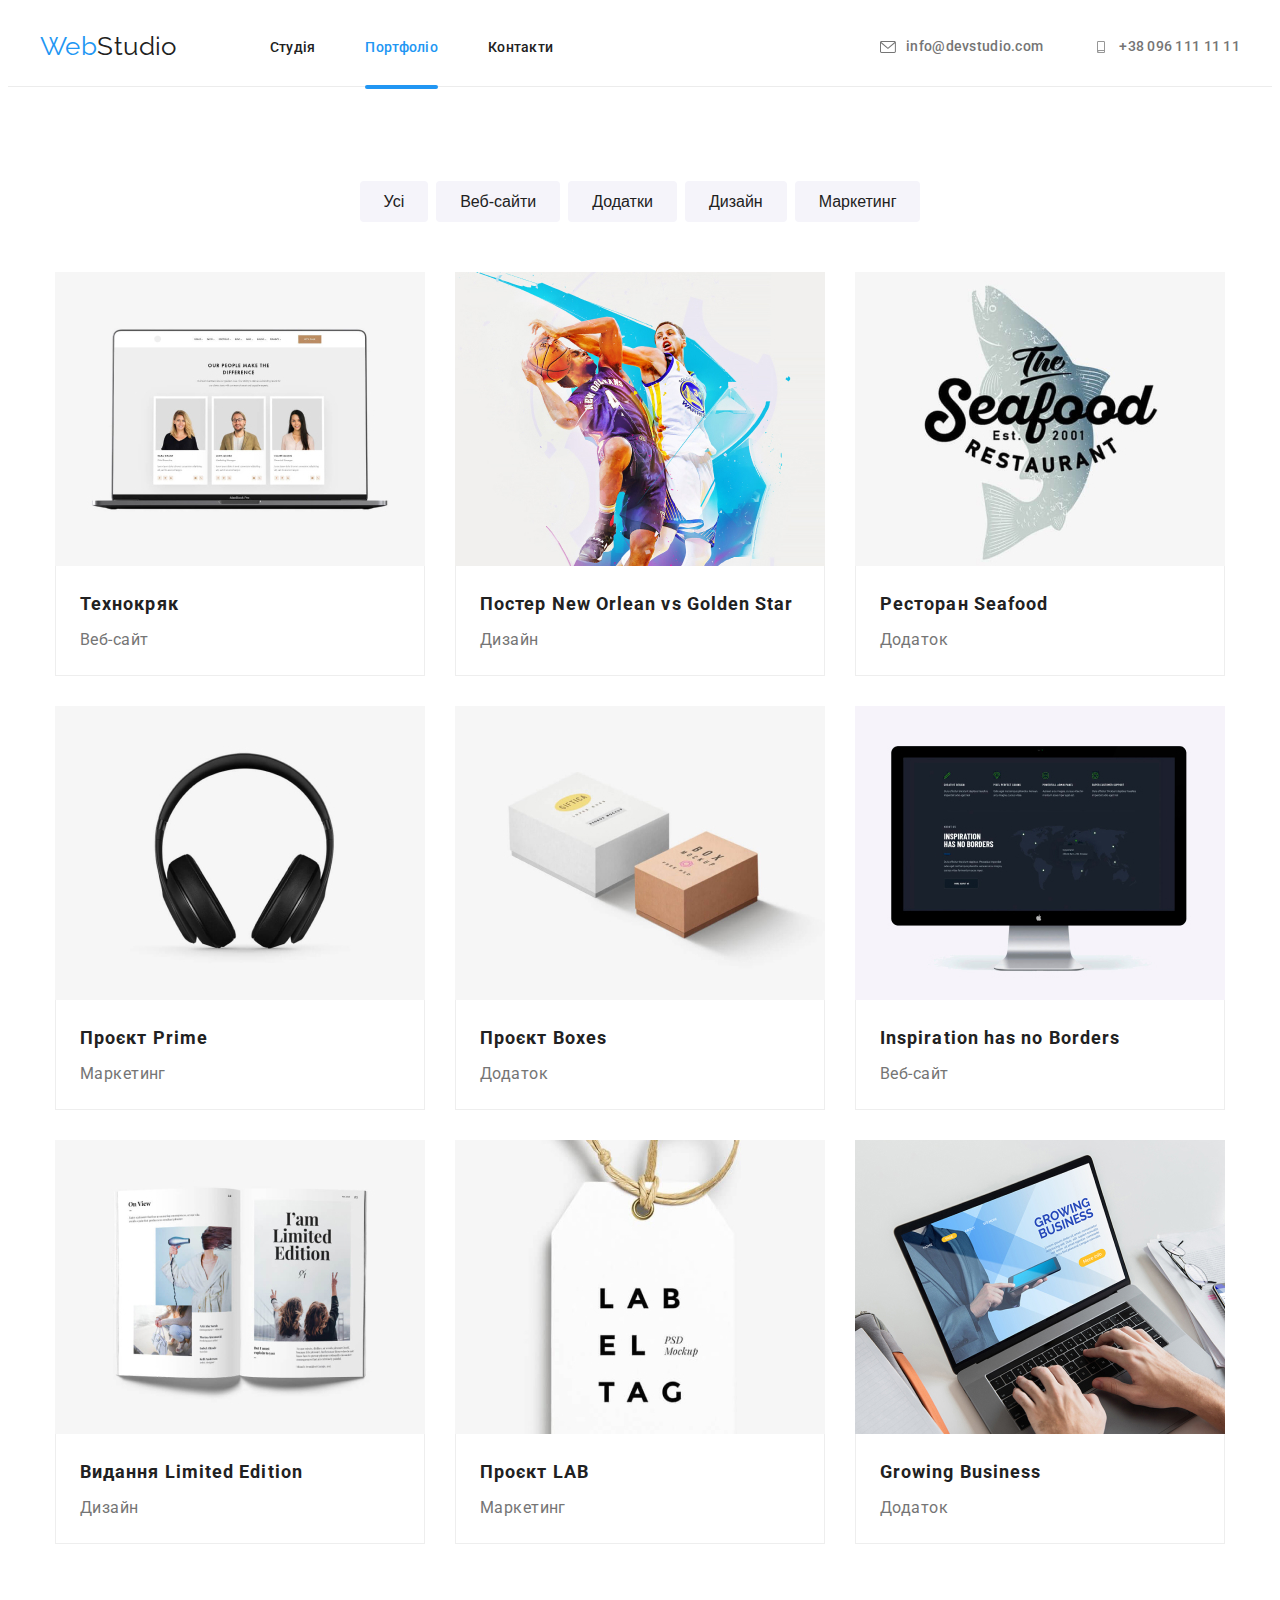
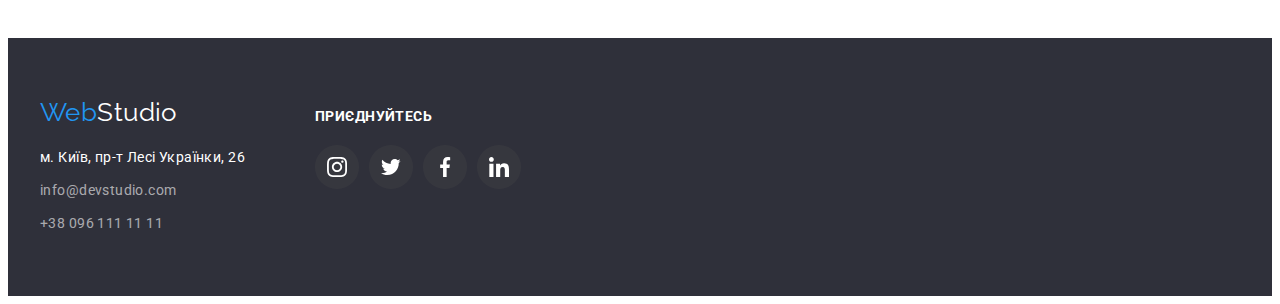
==== portfolio.html @ 3acb7382 "modal" ====
<!DOCTYPE html>
<html lang="uk">
<head>
    <meta charset="UTF-8">
    <meta http-equiv="X-UA-Compatible" content="IE=edge">
    <meta name="viewport" content="width=device-width, initial-scale=1.0">
    <title>Document</title>
    <link rel="preconnect" href="https://fonts.googleapis.com">
    <link rel="preconnect" href="https://fonts.gstatic.com" crossorigin>
    <link href="https://fonts.googleapis.com/css2?family=Raleway:wght@700&family=Roboto:wght@400;500;700;900&display=swap" 
    rel="stylesheet">
    <link rel="stylesheet" href="https://cdnjs.cloudflare.com/ajax/libs/modern-normalize/1.1.0/modern-normalize.min.css" 
      integrity="sha512-wpPYUAdjBVSE4KJnH1VR1HeZfpl1ub8YT/NKx4PuQ5NmX2tKuGu6U/JRp5y+Y8XG2tV+wKQpNHVUX03MfMFn9Q==" 
      crossorigin="anonymous" 
      referrerpolicy="no-referrer"/>
    <link rel="stylesheet" href="./css/style.css">
</head>
  <body>
    <header class="header" >
      <div class="container">
        <nav class="nav-navigation-header">
          <a class="logo-link-header" href="index.html">Web<span class="accent-header">Studio</span></a>
          <ul class="nav-list">
            <li class="nav-item"><a href="./index.html" class="nav-link" >Студія</a></li>
            <li class="nav-item"><a href="./portfolio.html"  class="nav-link accent"class="nav-link">Портфоліо</a></li>
            <li class="nav-item"><a href=""class="nav-link">Контакти</a></li>
          </ul> 
        </nav>
        <div class="container-contacts"> 
        <ul class="list-contact">
          <li class="contacts-link"><a href="mailto:info@devstudio.com" class="contacts-link">
            <svg class="contacts-icon" width="16" height="12"><use href="./imagens/icon.svg#icon-envelope"></use></svg>
            info@devstudio.com</a></li>
         <li class="contacts-link"><a href="tel:+380961111111"class="contacts-link" >
          <svg class="contacts-icon" width="16" height="12"><use href="./imagens/icon.svg#icon-smartphone"></use></svg>
          +38 096 111 11 11</a></li>
        </ul>
      </div>
      </div>
      </header>
        <main>
        <!--button-->
        <section class="section"> 
          <div class="container">
          <h1 class="visually-hidden">Кнопки</h1>
          <ul class="list-btn">
           <li class="filter-item"><button type="button" class="buttons">Усі</button></li>
           <li class="filter-item"><button type="button" class="buttons">Веб-сайти</button></li>
           <li class="filter-item"><button type="button" class="buttons">Додатки</button></li>
           <li class="filter-item"><button type="button" class="buttons">Дизайн</button></li>
           <li class="filter-item"><button type="button" class="buttons">Маркетинг</button></li>
        </ul>

      <!--images-->
        <ul class="portfolio-list">
          <li class="portfolio-item">
           <a href="" class="portfolio-link">
            <div class="portfolio-box"> 
              <img src="./imagens/tehno.jpg"
                   alt="сайт технокряк"
                   width="370"
                   height="294"/>
                   <div class="overlay">
                    <p class="box-content">Ресурс пропонує комплексні пропозиції з різним рівнем функціоналу та сервісів.
                      Все це дозволить відвідувачу отримати вичерпні відомості про компанію чи приватну особу.</p>
                   </div>
                  </div>
              
               <div class="images-content">
                  <h2 class="portfolio-title">Технокряк</h2>
                  <p class="portfolio-paragraf"> Веб-сайт</p>
                </div>
           </a>
           </li>
          <li class="portfolio-item">
            <a href="" class="portfolio-link">
              <div class="portfolio-box">
                <img src="./imagens/poster.jpg"
               alt="баскетбольний постер"
               width="370"/>
               <div class="overlay">
                 <p class="box-content">Ресурс пропонує комплексні пропозиції з різним рівнем функціоналу та сервісів.
                 Все це дозволить відвідувачу отримати вичерпні відомості про компанію чи приватну особу.</p>
               </div>
               </div>
         
           <div class="images-content">
             <h2 class="portfolio-title">Постер New Orlean vs Golden Star</h2>
             <p class="portfolio-paragraf">Дизайн</p>
           </div>
            </a>
           </li>
         
          <li class="portfolio-item">
            <a href="" class="portfolio-link">  
              <div class="portfolio-box">
              <img src="./imagens/seafood.jpg"
              alt="логотип Seafood "
              width="370"/>
              <div  class="overlay"> 
                <p class="box-content">Ресурс пропонує комплексні пропозиції з різним рівнем функціоналу та сервісів.
                Все це дозволить відвідувачу отримати вичерпні відомості про компанію чи приватну особу.</p>
              </div>
              </div>

          <div class="images-content">
            <h2 class="portfolio-title">Ресторан Seafood</h2>
            <p class="portfolio-paragraf">Додаток</p>
          </div></a>
           </li>
        
          
            <li class="portfolio-item">
              <a href="" class="portfolio-link">
                <div class="portfolio-box">
                  <img src="./imagens/earphones.jpg"
                  alt="навушники"
                  width="370">
                  <div class="overlay">
                    <p class="box-content">Ресурс пропонує комплексні пропозиції з різним рівнем функціоналу та сервісів.
                      Все це дозволить відвідувачу отримати вичерпні відомості про компанію чи приватну особу.</p>
                  </div></div>
               
                <div class="images-content">
                  <h2 class="portfolio-title">Проєкт Prime</h2>
                  <p class="portfolio-paragraf">Маркетинг</p>
                </div>
              </a>
              </li>
          
               
          <li class="portfolio-item">
            <a href="" class="portfolio-link">
               <div class="portfolio-box"> 
              <img src="./imagens/box.jpg"
              alt="коробки"
              width="370"/>
              <div class="overlay">
                <p class="box-content">Ресурс пропонує комплексні пропозиції з різним рівнем функціоналу та сервісів.
                Все це дозволить відвідувачу отримати вичерпні відомості про компанію чи приватну особу.</p>
              </div>
              
              </div>
         
          <div class="images-content">
            <h2 class="portfolio-title">Проєкт Boxes</h2>
            <p class="portfolio-paragraf">Додаток</p>
          </div></a>
           </li>

          <li class="portfolio-item">
            <a href="" class="portfolio-link">
              <div class="portfolio-box">
                <img src="./imagens/airmac.jpg"
                alt="монітор"
                width="370"/>
                <div class="overlay">
                  <p class="box-content">Ресурс пропонує комплексні пропозиції з різним рівнем функціоналу та сервісів.
                  Все це дозволить відвідувачу отримати вичерпні відомості про компанію чи приватну особу.</p>
                </div>
                </div>
            
            
            <div class="images-content">
              <h2 class="portfolio-title">Inspiration has no Borders</h2>
              <p class="portfolio-paragraf">Веб-сайт</p>
            </div>
            </a>
            </li> 

          <li class="portfolio-item">
            <a href="" class="portfolio-link">
              <div class="portfolio-box"> 
                <img src="./imagens/magazine.jpg"
                alt="журнал"
                width="370"/>
                <div  class="overlay">
                  <p class="box-content">Ресурс пропонує комплексні пропозиції з різним рівнем функціоналу та сервісів.
                  Все це дозволить відвідувачу отримати вичерпні відомості про компанію чи приватну особу.</p>
                </div>
                </div>
           
            
            <div class="images-content">
              <h2 class="portfolio-title">Видання Limited Edition</h2>
              <p class="portfolio-paragraf">Дизайн</p>
            </div>
            </a>
            </li>

          <li class="portfolio-item">
            <a href="" class="portfolio-link">
              <div class="portfolio-box">
              <img src="./imagens/LAB.jpg"
              alt="бірка"
              width="370"/>
              <div  class="overlay">
                 <p class="box-content">Ресурс пропонує комплексні пропозиції з різним рівнем функціоналу та сервісів.
                Все це дозволить відвідувачу отримати вичерпні відомості про компанію чи приватну особу.</p>
              </div>
              </div>
          
          
          <div class="images-content">
            <h2 class="portfolio-title">Проєкт LAB</h2>
            <p class="portfolio-paragraf">Маркетинг</p>
          </div></a>
            </li>

          <li class="portfolio-item">
            <a href="" class="portfolio-link">
              <div class="portfolio-box">
                <img src="./imagens/grow.jpg"
                alt="ноутбук з сайтом "
                width="370"/> 
                <div  class="overlay"> 
                  <p class="box-content">Ресурс пропонує комплексні пропозиції з різним рівнем функціоналу та сервісів.
                  Все це дозволить відвідувачу отримати вичерпні відомості про компанію чи приватну особу.</p>
                </div>
                </div>
            
            <div class="images-content">
              <h2 class="portfolio-title">Growing Business</h2>
              <p class="portfolio-paragraf">Додаток</p>
            </div>
            </a>
            
        </li>
        </ul>
      </div>
      </section>
    </main>
    


    <footer class="footer ">
      <div class="container">
        <div class="footer-logo-adress"> 
          <a class="logo-link-footer" href="./index.html">Web<span class="accent-footer">Studio</span></a>
          <address class="footer-address">
            <ul class="list">
              <li class="footer-item">
                <a
                  href="https://goo.gl/maps/cBfPUUdTkWm3vrpWA"
                  target="_blank"
                  rel="noopener norefeferrer"
                  class="contacts-link-address"
                  >м. Київ, пр-т Лесі Українки, 26</a>
              </li>
    
              <li class="footer-item"><a href="mailto:info@devstudio.com" class="contacts-link-footer">info@devstudio.com</a></li>
              <li class="footer-item"><a href="tel:+380961111111" class="contacts-link-footer">+38 096 111 11 11</a></li>
            </ul>
          </address>
        </div>
    <div  class="footer-soc">
       <h2 class="footer-soc-title">приєднуйтесь</h2>
      <ul class="footer-soc-list">
      <li class="footer-soc-items"><a href="" class="footer-soc-link"><svg class="footer-soc-icon" width="20" height="20"><use href="./imagens/icon.svg#icon-instagram"></use></svg></a></li>
      <li class="footer-soc-items"><a href="" class="footer-soc-link"><svg class="footer-soc-icon" width="20" height="20"><use href="./imagens/icon.svg#icon-twiter"></use></svg> </a></li>
      <li class="footer-soc-items"><a href="" class="footer-soc-link"><svg class="footer-soc-icon" width="20" height="20"><use href="./imagens/icon.svg#icon-facebook"></use></svg></a></li>
      <li class="footer-soc-items"><a href="" class="footer-soc-link"><svg class="footer-soc-icon" width="20" height="20"><use href="./imagens/icon.svg#icon-linkedin"></use></svg></a></li>
      </ul></div>
    </div>
  
 
  </footer>
      
</body>
</html>
---- css/style.css ----
:root{
    --primary-text-color:#757575; 
    --title-text-color:#212121;
    --accent-color:#2196F3;
    --primary-backgroungd-color:#FFFFFF;
    --background-color:#2F303A;
    --team-backgroung-color:#F5F4FA;
    --gap:30px;
    --icon-color:#AFB1B8;
  }
  /*------------------reset---------------*/
  
  .visually-hidden {
   position: absolute;
   white-space: nowrap;
   width: 1px;
   height: 1px;
   overflow: hidden;
   border: 0;
   padding: 0;
   clip: rect(0 0 0 0);
   clip-path: inset(50%);
   margin: -1px;
  } 
  .section { 
   padding: 94px 0;
  }
  img {
   display: block;
   max-width: 100%;
   height: auto;
  }
  p,h1,h2,h3,h4,h5,h6,ul,ol {
  margin: 0;
  padding-left:0 ;
  bottom: 0;
  list-style-type: none;
  }
  .header >.container{
   display: flex;
   align-items: center;
  }
  .container {
   width: 1200px;
   padding: 0 15px;
   margin: 0 auto;
  }
  .list-contact{
   display: flex;
   align-items: center;
   gap: 50px;
  }
  .list{
    list-style-type: none;
    display: inline;
  }
  
  body{
  font-family:"Roboto";
  font-size: 14px;
  letter-spacing: 0.03em;
  list-style-type:none;
  text-decoration: none;
  color:var(--title-text-color);
  background-color: var(--primary-backgroungd-color);
  }
  .html{
  box-sizing:border-box;
  }
  
  /*-------------------header----------------*/
  header{
  
   border-bottom: 1px solid #ececec;
  }
  .nav-list{
   display: flex;
   gap: 50px;
  }
  .logo-link-header{
   margin-right: 93px;
   padding-top: 24px;
   padding-bottom: 25px;
    font-family: 'Raleway';
    font-size: 26px;
    line-height: 1.1;
    text-decoration:none;
    color: var(--accent-color);
  }
  .nav-navigation-header{
   display: flex;
   align-items: center;
  }
  
  .nav-link,.contacts-link{
   text-decoration: none;
    font-weight: 500;
    line-height: 1.1;
    letter-spacing: 0.02em;
      color:var(--title-text-color);
  }
  .accent-header{
    color: var(--title-text-color);}
  .nav-link:hover{
     color:var(--accent-color)
  }
  .contacts-link:hover{
  color:var(--accent-color)
  }
  .nav-list{
    position: relative;
  }
  .nav-item .accent::after{
    content: '';
    display: block;
    position: absolute;
    width: 100%;
    bottom: -2px;
    border-bottom: 4px solid var(--accent-color);
    border-radius: 2px;
}
.nav-link{
  
    padding-bottom:32px;
    position: relative;
    text-decoration: none;
    font-weight: 500; 
    line-height: 1.17; 
    color: var(--primary-title-color);
    transition: color 250ms cubic-bezier(0.4, 0, 0.2, 1);
}

.accent{
  color:var(--accent-color);
}
  /*----------------header-icon----------------*/
  .container-contacts{
  margin-left: auto;
  display: flex;
  align-items:center;
  }
  .contacts-icon{
  fill: currentColor;
  }
  .contacts-link{
  color: var(--primary-text-color);
  display: flex;
  gap: 10px;
  align-items: center;
  justify-content: center;
  font-style: normal;
  transition: color 250ms cubic-bezier(0.4, 0, 0.2, 1);
  }
  /*------------------ hero---------------------*/
  .hero{
    background-color:var(--background-color);
    padding: 200px 0;
    text-align: center; 
    background-image: linear-gradient(to right,rgba(47, 48, 58, 0.4),rgba(47, 48, 58, 0.4)), 
    url(../imagens/img.hero.jpg);
    background-repeat: no-repeat;
    background-position: center;
    background-size: cover;
    margin:  0 auto;
    max-width: 1600px;
  }
  
  .hero-title{
   text-align: center;
   margin: 0 auto;
   margin-bottom: 30px;
   max-width: 696px;
  font-weight: 900;
  font-size: 44px;
  line-height:1.3;
  letter-spacing: 0.06em;
  text-transform: uppercase;
  color:var(--primary-backgroungd-color);
  }
  .button-hero{
    margin: 0 auto;
    border-radius: 4px;
    border: none;
    min-width: 216px;
    height: 50px;
  
    cursor: pointer;
  
    font-size: 16px;
    font-weight: 900;
    line-height:1.8;
    letter-spacing: 0.06em;
    color:#FFFFFF;
    background-color:var(--accent-color);
     }
  .button:hover,
  .button-hero:focus,
  .button-hero:active { 
   text-align: center; 
   font-weight: 500; 
  font-size: 16px;
  line-height: 1.62; 
  letter-spacing: 0.03em; 
  color: var(--primary-backgroungd-color); 
  background-color: var(--accent-color);
  }
  /*--------------advantages icon----------------*/
  
  .advantages-list{
  display: flex;
  text-align: center;
  gap: 30px;
  }
  
  .advantages-item{
  width: calc(( 100% - 90% ) / 4);
  
  }
  .advantages-icon{
  margin-bottom: 30px;
  height: 120px;
  display: flex;
  align-items: center;
  justify-content: center;    
  background-color:#F5F4FA;
  border-radius: 4px;
  }
  .icon{
  width: 70px;
  height: 70px;
  }
  
  /*--------------advantages----------------*/
  
  .advantages-item{
  width: 270px;
  }
  .advantages-title{
    text-align: start;
    margin-bottom: 10px;
    font-size: 14px;
    color: var(--title-text-color);
    line-height: 1.17;
    text-transform: uppercase;
  }
  
  .advantages-description{
  line-height: 1.7;
  color:var(--primary-text-color);
  text-align: left;
  }
  .section-title{
  font-size: 36px;
  line-height:1.16;
  text-align: center;
  margin-bottom: 50px;
  }
  /*--------------pictures------------------*/
  .pictures-section{
  padding-top: 0;
  }
  .pictures-list{
  display: flex;
  gap: 30px;
  }
  .Pictures-item{
    position: relative;
  }
   .Pictures-lable{
    position: absolute;
    bottom: 0;
    width: 100%;
    padding: 27px 0;
    font-weight: 700;
    line-height: 1.14;
    text-align: center;
    text-transform: uppercase;
    color: #ffffff;
    background-color: rgba(47, 48, 58, 0.8);
   }
  /*----------------team------------------*/
  .team{
    background-color: var(--team-backgroung-color);
  }
  .name-title{
   margin-top: 30px;
  font-weight: 500;
  font-size: 16px;
  line-height: 1.1;
  text-align: center;
  margin-bottom: 10px;
  color:var(--title-text-color);
  }
  .description-work{
  font-size: 16px;
  line-height: 1.1;
  text-align: center;
  color:var(--primary-text-color);
  }
  .taem-item{ 
   background-color:var(--primary-backgroungd-color);
   box-shadow: 
    0px 1px 3px rgba(0, 0, 0, 0.12),
    0px 1px 1px rgba(0, 0, 0, 0.14), 
    0px 2px 1px rgba(0, 0, 0, 0.2);
    border-radius: 0px 0px 4px 4px;
  }
  
  .team-list{
  display: flex;
  gap: 30px;
  }
  /*------Team icon-------*/
  .thumb-team{
    padding-top: 30px;
    padding-bottom: 30px;
  }
  .team-soc-list{
    margin-top: 16px;
  }
  .team-soc-item{
    width: 44px;
    height: 44px;
  }
  .team-soc-list {
    display: flex;
    align-items: center;
    justify-content: center;
    gap: 10px;
  }
  .team-soc-link{
    display: flex;
    align-items: center;
    justify-content: center;
    width: 100%;
    height: 100%;
    border-radius: 50%;
    color:#AFB1B8;
    transition: color 250ms cubic-bezier(0.4, 0, 0.2, 1),
    border-color 250ms cubic-bezier(0.4, 0, 0.2, 1);
  }
  .team-soc-link:hover,
  .team-soc-link:focus{
    background-color: var(--accent-color);
    color:var(--primary-backgroungd-color);
   
  }
  .team-soc-icon,
  .clients-icon,
  .footer-soc-icon {
    fill: currentColor;
  }
  /*-------------------clients------------------*/
  .clients-list{
   gap: 30px;
   display: flex;
  }
  
  .clients-link{
  width: 100%;
  height: 100%;
  border: 1px solid var(--icon-color);
  border-radius: 4px;
  color: var(--icon-color);
  display: flex;
  align-items: center;
  justify-content: center;
  transition: color 250ms cubic-bezier(0.4, 0, 0.2, 1),
   border-color 250ms cubic-bezier(0.4, 0, 0.2, 1);
  }
  
  .clients-link:hover,
  .clients-link:focus{
  color: var(--accent-color);
  border-color: var(--accent-color);
  }
  .clients-item {
  width:170px;
  height:92px;
  }
  .clients-items {
  width: calc((100% - 150px) / 6);
  height: 92px;
  }
  /*----------------footer content-------------*/
  .footer-logo-adress {
    display: block;
  }
  .logo-link-footer{
   font-family: 'Raleway';
   font-size: 26px;
   line-height: 1.1;
   color:var(--accent-color);
   text-decoration:none;
   color: var(--accent-color);
   margin-bottom: 20px;
  }
  .accent-footer{
    color: rgba(255, 255, 255, 1);}
  .contacts-link-footer{
   font-style: normal;
  text-decoration: none;
  line-height:1.7;
  color: rgba(255, 255, 255, 0.6);
    }
    .contacts-link-address{
    font-style:normal;
    text-decoration: none;
    line-height:1.7;
    color: var(--primary-backgroungd-color);
    transition: color 250ms cubic-bezier(0.4, 0, 0.2, 1),
    }
    
    .footer{
       background-color:var(--background-color);
       padding: 60px 0;
    }
    .footer-address{
     margin-top: 20px;
    }
    .footer-item:not(:last-child) { 
     margin-bottom: 9px;
   }
    
    /*-----------foter icon------------*/
    .footer >.container {
      display: flex;
      align-items: baseline;
      gap: 70px;
  }
    .footer-soc-title{
      margin-bottom: 20px;
      font-size: 14px;
    line-height: 1.14;
    text-transform: uppercase;
    color: var(--primary-backgroungd-color);
    }
    .footer-soc-list{
      display: flex;
      align-items: center;
      gap: 10px;
      border-radius: 50%;
      fill: var(--icon-color);
    }
    .footer-soc-link{
      display: flex;
      align-items:center;
      justify-content:center;
      width: 100%;
      height: 100%;
      border-radius: 50%;
      background: linear-gradient(0deg, rgba(0, 0, 0, 0.2), rgba(0, 0, 0, 0.2)),
          rgba(255, 255, 255, 0.1);
      color: #ffffff;
      transition: background-color 250ms cubic-bezier(0.4, 0, 0.2, 1);
     width: 44px;
     height: 44px;
    }
    .footer-soc-link:hover,
   .footer-soc-link:focus {
    background-color:  var(--accent-color);
    
  } 
  /*--------------- footer-label-------------------*/
  .form-title{
    text-align: start;
    margin-bottom: 20px;
    font-size: 14px;
    line-height: 1.14;
    text-transform: uppercase;
    color: var(--primary-backgroungd-color);
  }
  .footer-input{
    display: block;
    padding-left: 16px;
    width: 358px;
    height: 50px;
    background-color: var(--background-color);
    border: 1px solid rgba(255, 255, 255, 0.3);
    filter: drop-shadow(0px 4px 4px rgba(0, 0, 0, 0.15));
    border-radius: 4px;
    font-weight: inherit;
    font-size: 16px;
    line-height: 1.25;
    color: #ffffff;
  }
  .footer-btn{
    position: relative;
    width: 200px;
    height: 50px;
    padding-left: 28px;
    cursor: pointer;
    color: var(--primary-backgroungd-color);
    font-weight: 700;
    font-size: 16px;
    line-height: 1.88;
    letter-spacing: 0.06em;
    background-color: var(--accent-color);
    border: 1px;
    border-color: var(--accent-color);
    box-shadow: 0px 4px 4px rgb(0 0 0 / 15%);
    border-radius: 4px;
    justify-content: center;
    text-align: start;

  }
  .icon-send{
    position: absolute;
    left: 148px;
    top: 13px;
    fill:var(--primary-backgroungd-color);
  }
  .foot-form-field{
    display: flex;
    align-items: flex-end;
  }
  .footer-label{
    display: flex;
  flex-direction: column;
  margin-right: 12px;
}

  
    /*------------------portfolio---------------*/
    /*button*/
   .list-btn{
     display: flex;
     justify-content: center;
     margin: 0;
     margin-bottom: 50px;
     gap: 8px;
  
   }
    .buttons{
  display: block;
  text-align: center;
  padding: 6px 22px;
  border-radius: 4px;
  border-color: transparent;
  
    cursor: pointer;
    font-weight: 500;
    font-size: 16px;
    line-height: 1.6;
    text-align: center;
    color:var(--title-text-color);
    background: #F5F4FA;
    border-radius: 4px;
   
    transition: color 250ms cubic-bezier(0.4, 0, 0.2, 1),
    background-color 250ms cubic-bezier(0.4, 0, 0.2, 1),
    box-shadow 250ms cubic-bezier(0.4, 0, 0.2, 1);
   }
   .button{
    background: var(--primary-backgroungd-color);
   }
   .buttons:hover,
   .buttons:focus{
  color:var(--primary-backgroungd-color);
  background:var(--accent-color);
  box-shadow: 0px 3px 1px rgba(0, 0, 0, 0.1),
  0px 1px 2px rgba(0, 0, 0, 0.08), 
  0px 2px 2px rgba(0, 0, 0, 0.12);
 
  
   }
   .portfolio-list{
     display: flex;
     flex-wrap: wrap;
     justify-content: center;
     gap: 30px;
   }
  
   .portfolio-title{
  margin-bottom:4px ;
  
  font-size: 18px;
  line-height:2;
  letter-spacing: 0.06em;
  color:var(--title-text-color);
   }
   .portfolio-item{
     gap: 30px;
     flex-basis: calc(100% / 3- var(--gap));
    
   }
   .portfolio-item:hover{
    box-shadow: 
    0px 1px 1px rgba(0, 0, 0, 0.12), 
    0px 4px 4px rgba(0, 0, 0, 0.06), 
    1px 4px 6px rgba(0, 0, 0, 0.16);
   }
   .portfolio-paragraf{
  font-size: 16px;
  line-height: 1.8;
  color:var(--primary-text-color);
   }
  .images-content{
   padding: 20px 24px ;
   border-left: 1px solid #eeeeee;
   border-bottom: 1px solid #eeeeee ;
   border-right: 1px solid #eeeeee ;
  }
  /* portfolio-box*/
  .portfolio-link {
    display: inline-block;
    margin: 0;
    text-decoration: none;
    transition: box-shadow 250ms cubic-bezier(0.4, 0, 0.2, 1);
    
}
  .overlay {
    display: inline-block;
    position: absolute;
    padding: 63px 24px;
    top: 0;
    left: 0;
    width: 100%;
    height: 100%;
    background-color: rgba(33, 150, 243, 0.9);
    transform: translatey(101%);
    transition: transform 250ms cubic-bezier(0.4, 0, 0.2, 1);
    opacity: 0;
}
  .portfolio-box{
    position: relative;
    overflow: hidden;
  }
  .portfolio-item:hover .overlay{
    transform: translatey(0);
   opacity: 1;
  }
  .box-content{
    font-size: 18px;
    line-height: 1.56;
    color: #FFFFFF;

  }
  /*----------modal-window---------*/
  .backdrop{
    position: fixed;
    top: 0;
    left: 0;
    width: 100%;
    height: 100%;
    background: rgba(0, 0, 0, 0.2);
    transition: opacity 250ms  cubic-bezier(0.4, 0, 0.2, 1), 
    visibility 250ms cubic-bezier(0.4, 0, 0.2, 1) ;
  }
  .modal{
    width: 528px;
    height: 581px;
    position: absolute;
    top: 50%;
    left: 50%;
    transform: translate(-50%,-50%);
    background-color: var(--primary-backgroungd-color);
    box-shadow: 
    0px 1px 3px rgba(0, 0, 0, 0.12), 
    0px 1px 1px rgba(0, 0, 0, 0.14), 
    0px 2px 1px rgba(0, 0, 0, 0.2);
     border-radius: 4px;
     transform: translate(-50%,-50%) scaley(1);
     transition: transform 250ms  cubic-bezier(0.4, 0, 0.2, 1);
  }
  .backdrop.is-hidden.modal{
    transform: translate(-50%,-50%) scaley(0);
    transition: transform 250ms  cubic-bezier(0.4, 0, 0.2, 1);
  }
.button-close{
  color: currentColor;
  background-color:transparent;
  border: 1px solid rgba(0, 0, 0, 0.1);
  border-radius: 50%;
  width: 30px;
  height: 30px;
  position: absolute;
  right: 8px;
  top: 8px;
  display: flex;
  align-items: center;
  justify-content: center;
  cursor: pointer;
}
 .backdrop.is-hidden{
  opacity: 0;
  visibility: hidden;
  pointer-events:none;
}
 /*----------modal label------------*/ 
 .modal-form-title{
  margin-bottom: 12px;
    text-align: center;
    font-family: inherit;
    font-weight: 700;
    font-size: 20px;
    line-height: 1.17;
    color:var(--title-text-color);
}
.modal-list {
  margin-bottom: 10px;
}
 .modal-input{
  width: 100%;
  height: 40px;
  padding-left: 35px;

  cursor: pointer;
  border: 1px solid rgba(33, 33, 33, 0.2);
  border-radius: 4px;
 }
.modal-input:focus-within{
  border-color: var(--accent-color);
}
  .modal{
    padding: 40px;
  }
  .modal-label{
  position: relative;
  display: flex;
  flex-direction: column;
  font-size: 12px;
  line-height: 1.17;
  color: var(--primary-text-color);
  
}

  .icon-modal{
    position:absolute;
    display: inline-block;
    top: 30px;
    left: 15px;
  }
  .modal-coment{
    height: 120px;
    padding-left: 16px;
    margin-top: 4px;
    border: 1px solid rgba(33, 33, 33, 0.2);
    border-radius: 2px;
    padding: 12px 16px;
  }
  .modal-coment:focus-within{
 border-color: var(--accent-color);
 outline: transparent;
  }
  .agreement-modal{
    display: flex;
    margin-bottom: 30px;
  }
  .btn-agreement-box{
    width: 100%;
    display: flex;
    flex-direction: column;
    align-items: center;
    margin-top: 20px;
  }
  .agreement{ 
   display: flex;
    margin-bottom: 30px;
  }
.checkbox-text{
  cursor: pointer;
    margin-left: 8.38px
}
  .agreement-text {
    display: flex;
    font-size: 14px;
    color: var(--primary-text-color);
    display: flex;
   
   flex-direction: column;
   align-items: center;
  }
  .agreement-text span{
    width: 16px;
    height: 15px;
    border: 2px solid var(--title-text-color);
    border-radius: 2px;
   margin-right: 5px;
   display:flex;
   align-items: center;
   justify-content: center;
   fill: transparent;
  }
  .agreement-input:checked + .agreement-text span{
    background-color: var(--accent-color);
    fill: #FFFFFF;
    border-color: transparent;
  }
  .agreement-input:focus + .agreement-text span{
    background-color: var(--accent-color);
   
  }
  .agreement-link{
    color: var(--accent-color);
  }
  .btn-send{
    color:var(--primary-backgroungd-color);
    background-color: var(--accent-color);
    min-width: 200px;
    height: 50px;
    border-color: transparent;
    border-radius: 4px;
    box-shadow: 0px 4px 4px rgba(0, 0, 0, 0.15);
    margin:0 auto;
    line-height: 30px;
    letter-spacing: 0.06em; 
  }
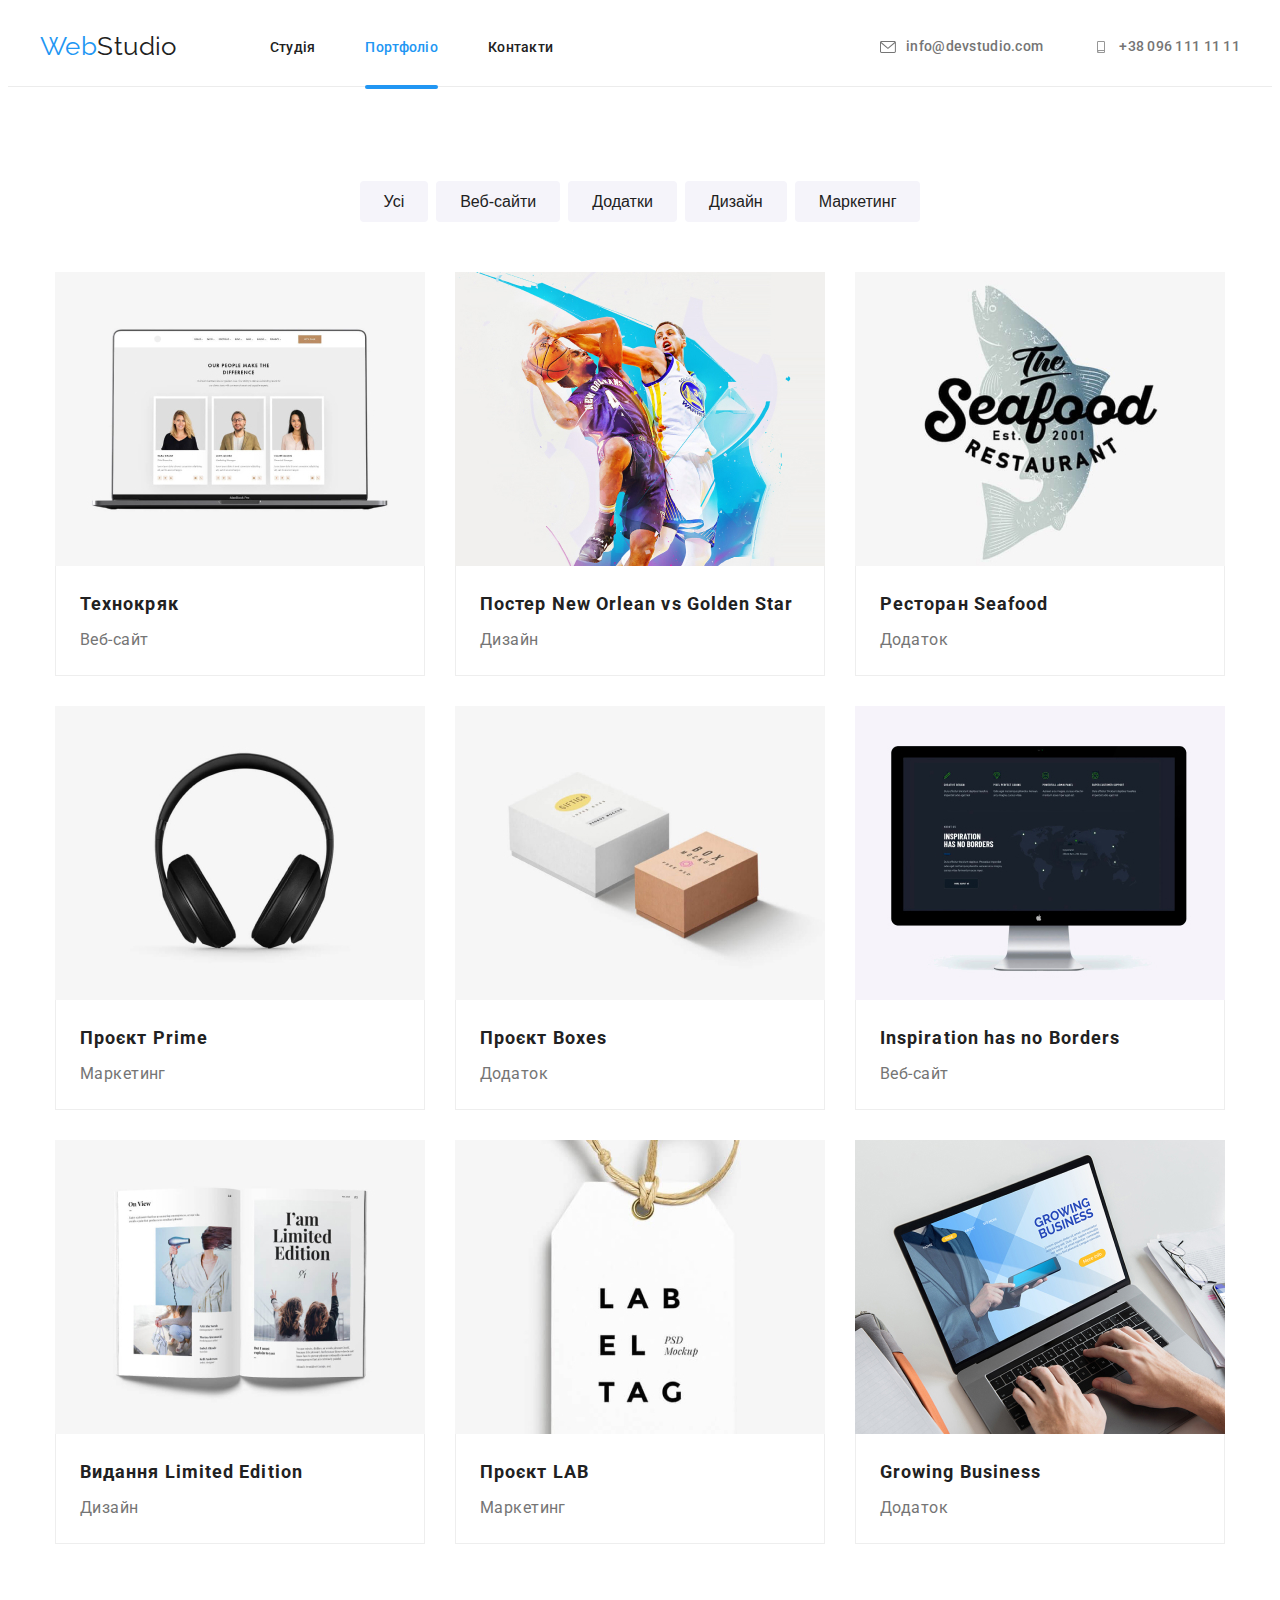
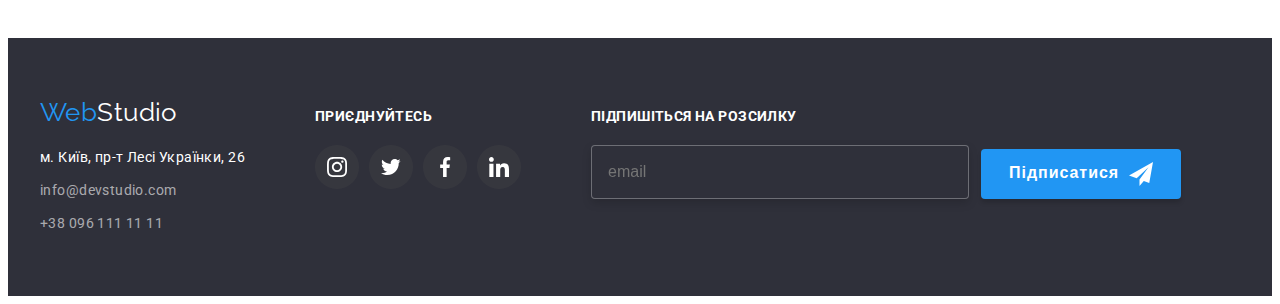
==== commit 60007e4f: "label" ====
--- a/portfolio.html
+++ b/portfolio.html
@@ -261,10 +261,23 @@
       <li class="footer-soc-items"><a href="" class="footer-soc-link"><svg class="footer-soc-icon" width="20" height="20"><use href="./imagens/icon.svg#icon-facebook"></use></svg></a></li>
       <li class="footer-soc-items"><a href="" class="footer-soc-link"><svg class="footer-soc-icon" width="20" height="20"><use href="./imagens/icon.svg#icon-linkedin"></use></svg></a></li>
       </ul></div>
+      
+      <form class="foot-form-field">
+        <label class="footer-label">
+            <h2 class="form-title">Підпишіться на розсилку</h2>          
+       <input class="footer-input"type="email" name="email"placeholder="email">
+        </label>
+        <button class="footer-btn">
+         Підписатися
+          <svg  class=" icon-send" width="24" height="24">
+            <use href="./imagens/icon.svg#icon-send"></use></svg>
+        </button>
+      </form>
     </div>
   
- 
+   
+
   </footer>
-      
+     <script src="./js/modal.js"></script> 
 </body>
 </html>--- a/css/style.css
+++ b/css/style.css
@@ -337,8 +337,6 @@
     height: 100%;
     border-radius: 50%;
     color:#AFB1B8;
-    transition: color 250ms cubic-bezier(0.4, 0, 0.2, 1),
-    border-color 250ms cubic-bezier(0.4, 0, 0.2, 1);
   }
   .team-soc-link:hover,
   .team-soc-link:focus{
@@ -682,11 +680,17 @@
   align-items: center;
   justify-content: center;
   cursor: pointer;
-}
+  outline: transparent;
+}
+   
  .backdrop.is-hidden{
   opacity: 0;
   visibility: hidden;
   pointer-events:none;
+}
+.icon-close:hover,
+.icon-close:focus{
+ fill: var(--accent-color);
 }
  /*----------modal label------------*/ 
  .modal-form-title{
@@ -705,32 +709,40 @@
   width: 100%;
   height: 40px;
   padding-left: 35px;
-
   cursor: pointer;
   border: 1px solid rgba(33, 33, 33, 0.2);
   border-radius: 4px;
- }
-.modal-input:focus-within{
-  border-color: var(--accent-color);
+  font-size: 14px;
+  transition: fill 250ms cubic-bezier(0.4, 0, 0.2, 1);
+  outline: transparent;
+}
+.modal-input:focus{
+  border: 1px solid var(--accent-color);
+}
+.modal-input:focus + .icon-modal{
+  fill: var(--accent-color);
 }
   .modal{
     padding: 40px;
   }
   .modal-label{
-  position: relative;
   display: flex;
   flex-direction: column;
   font-size: 12px;
   line-height: 1.17;
   color: var(--primary-text-color);
-  
-}
-
+  margin-bottom: 4px;
+}
+.input-wrap{
+  position: relative;
+}
   .icon-modal{
     position:absolute;
     display: inline-block;
-    top: 30px;
+    top: 50%;
     left: 15px;
+    transform: translatey(-50%);
+    transition: fill 250ms cubic-bezier(0.4, 0, 0.2, 1);
   }
   .modal-coment{
     height: 120px;
@@ -739,72 +751,84 @@
     border: 1px solid rgba(33, 33, 33, 0.2);
     border-radius: 2px;
     padding: 12px 16px;
+    transition: fill 250ms cubic-bezier(0.4, 0, 0.2, 1);
   }
   .modal-coment:focus-within{
  border-color: var(--accent-color);
  outline: transparent;
   }
-  .agreement-modal{
-    display: flex;
-    margin-bottom: 30px;
-  }
-  .btn-agreement-box{
-    width: 100%;
-    display: flex;
-    flex-direction: column;
-    align-items: center;
-    margin-top: 20px;
-  }
-  .agreement{ 
-   display: flex;
-    margin-bottom: 30px;
-  }
-.checkbox-text{
+/*---------agreement----------*/
+.agreement {
+  width: 100%;
+  display: flex;
+  flex-direction: column;
+  align-items: center;
+  margin-top: 20px;
+}
+.agreement-text,
+.licence {
+  line-height: 1.71;
+}
+.agreement-text {
   cursor: pointer;
-    margin-left: 8.38px
-}
-  .agreement-text {
-    display: flex;
-    font-size: 14px;
-    color: var(--primary-text-color);
-    display: flex;
-   
-   flex-direction: column;
-   align-items: center;
-  }
-  .agreement-text span{
-    width: 16px;
-    height: 15px;
-    border: 2px solid var(--title-text-color);
-    border-radius: 2px;
-   margin-right: 5px;
-   display:flex;
-   align-items: center;
-   justify-content: center;
-   fill: transparent;
-  }
-  .agreement-input:checked + .agreement-text span{
-    background-color: var(--accent-color);
-    fill: #FFFFFF;
-    border-color: transparent;
-  }
-  .agreement-input:focus + .agreement-text span{
-    background-color: var(--accent-color);
-   
-  }
-  .agreement-link{
-    color: var(--accent-color);
-  }
-  .btn-send{
-    color:var(--primary-backgroungd-color);
-    background-color: var(--accent-color);
-    min-width: 200px;
-    height: 50px;
-    border-color: transparent;
-    border-radius: 4px;
-    box-shadow: 0px 4px 4px rgba(0, 0, 0, 0.15);
-    margin:0 auto;
-    line-height: 30px;
-    letter-spacing: 0.06em; 
-  }
+  margin-left: 8.38px;
+}
+.licence {
+  color: var(--accent-color);
+}
+.agreement-label{
+  margin-bottom: 30px;
+  display: flex;
+  align-items: center;
+}
+.agreement-on {
+  position: relative;
+  display: block;
+  width: 16px;
+  height: 15px;
+  border: 2px solid #111319;
+  border-radius: 2px;
+  fill: transparent;
+}
+.agreement-on svg {
+  position: absolute;
+  top: 50%;
+  left: 50%;
+  transform: translate(-50%, -50%);
+}
+.agreement-input:checked + .agreement-on{
+  fill: var(--primary-backgroungd-color);
+  background-color: var(--accent-color);
+  border-color: var(--accent-color);
+  border-color: transparent;
+}
+.btn-send {
+  margin: 0 auto;
+  border-radius: 4px;
+  border: none;
+  cursor: pointer;
+  min-width: 200px;
+  height: 50px;
+  color: var(--primary-backgroungd-color);
+  font-weight: 700;
+  font-size: 16px;
+  line-height: 1.88;
+  letter-spacing: 0.06em;
+  background-color: var(--accent-color);
+  box-shadow: 0px 1px 3px rgba(0, 0, 0, 0.12), 
+  0px 1px 1px rgba(0, 0, 0, 0.14), 0px 2px 1px rgba(0, 0, 0, 0.2);
+}
+.btn-send:hover {
+  background-color: #188ce8;
+}
+.btn-send:active {
+  background-color: #188ce8;
+}
+
+  
+  
+  
+  
+  
+  
  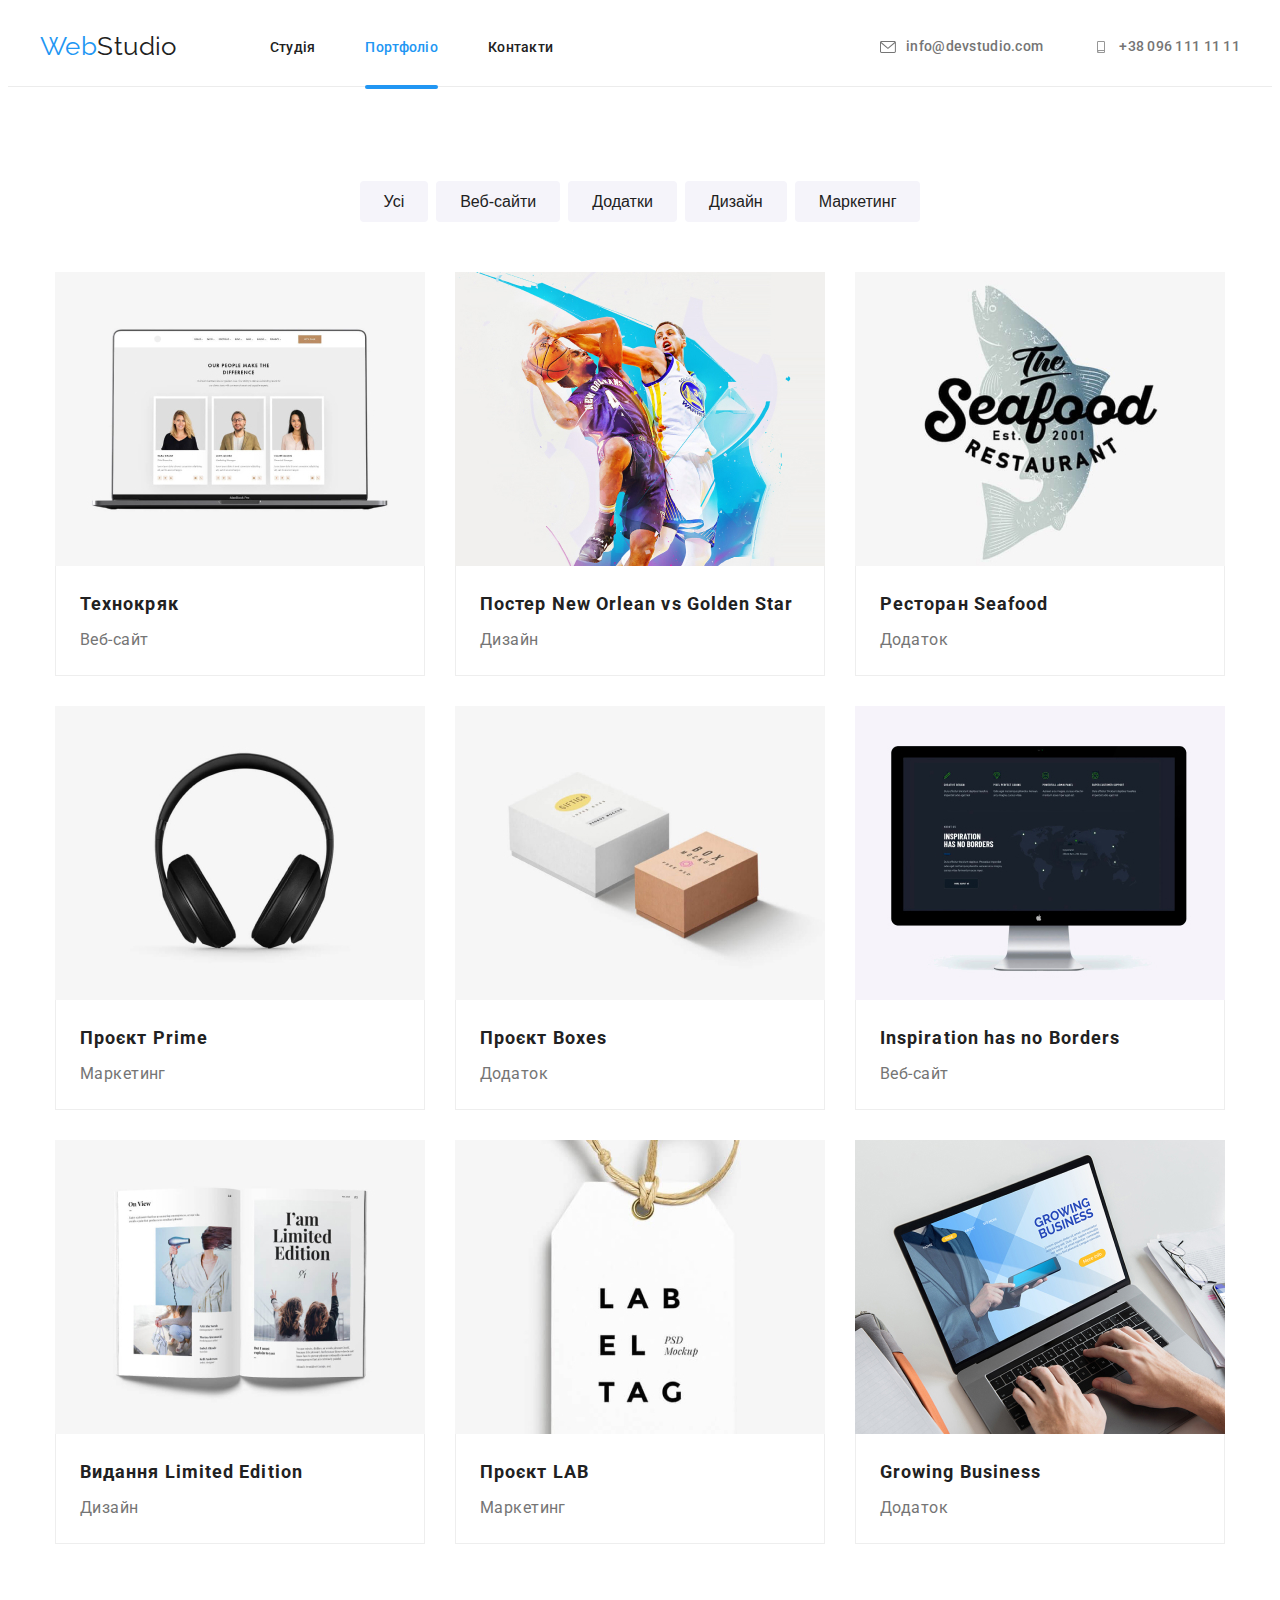
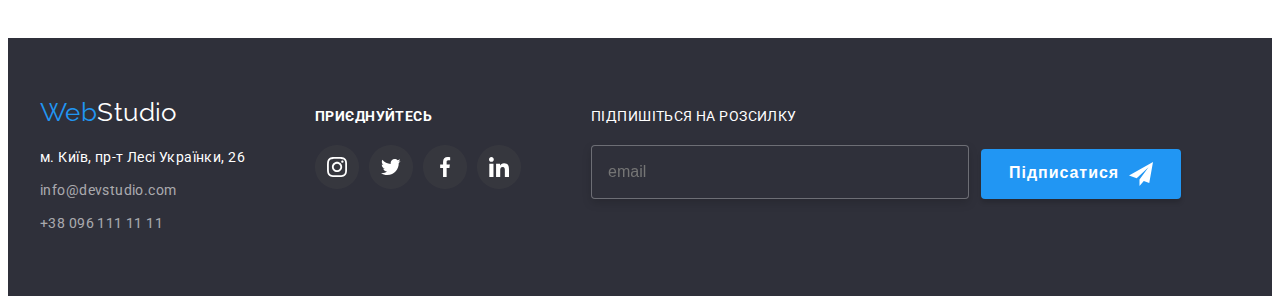
==== commit 5821bfb0: "label" ====
--- a/portfolio.html
+++ b/portfolio.html
@@ -22,8 +22,8 @@
           <a class="logo-link-header" href="index.html">Web<span class="accent-header">Studio</span></a>
           <ul class="nav-list">
             <li class="nav-item"><a href="./index.html" class="nav-link" >Студія</a></li>
-            <li class="nav-item"><a href="./portfolio.html"  class="nav-link accent"class="nav-link">Портфоліо</a></li>
-            <li class="nav-item"><a href=""class="nav-link">Контакти</a></li>
+            <li class="nav-item"><a href="./portfolio.html"  class="nav-link accent nav-link">Портфоліо</a></li>
+            <li class="nav-item"><a href="" class="nav-link">Контакти</a></li>
           </ul> 
         </nav>
         <div class="container-contacts"> 
@@ -31,7 +31,7 @@
           <li class="contacts-link"><a href="mailto:info@devstudio.com" class="contacts-link">
             <svg class="contacts-icon" width="16" height="12"><use href="./imagens/icon.svg#icon-envelope"></use></svg>
             info@devstudio.com</a></li>
-         <li class="contacts-link"><a href="tel:+380961111111"class="contacts-link" >
+         <li class="contacts-link"><a href="tel:+380961111111" class="contacts-link" >
           <svg class="contacts-icon" width="16" height="12"><use href="./imagens/icon.svg#icon-smartphone"></use></svg>
           +38 096 111 11 11</a></li>
         </ul>
@@ -264,8 +264,8 @@
       
       <form class="foot-form-field">
         <label class="footer-label">
-            <h2 class="form-title">Підпишіться на розсилку</h2>          
-       <input class="footer-input"type="email" name="email"placeholder="email">
+            <span class="form-title">Підпишіться на розсилку</span>          
+       <input class="footer-input" type="email" name="email" placeholder="email">
         </label>
         <button class="footer-btn">
          Підписатися
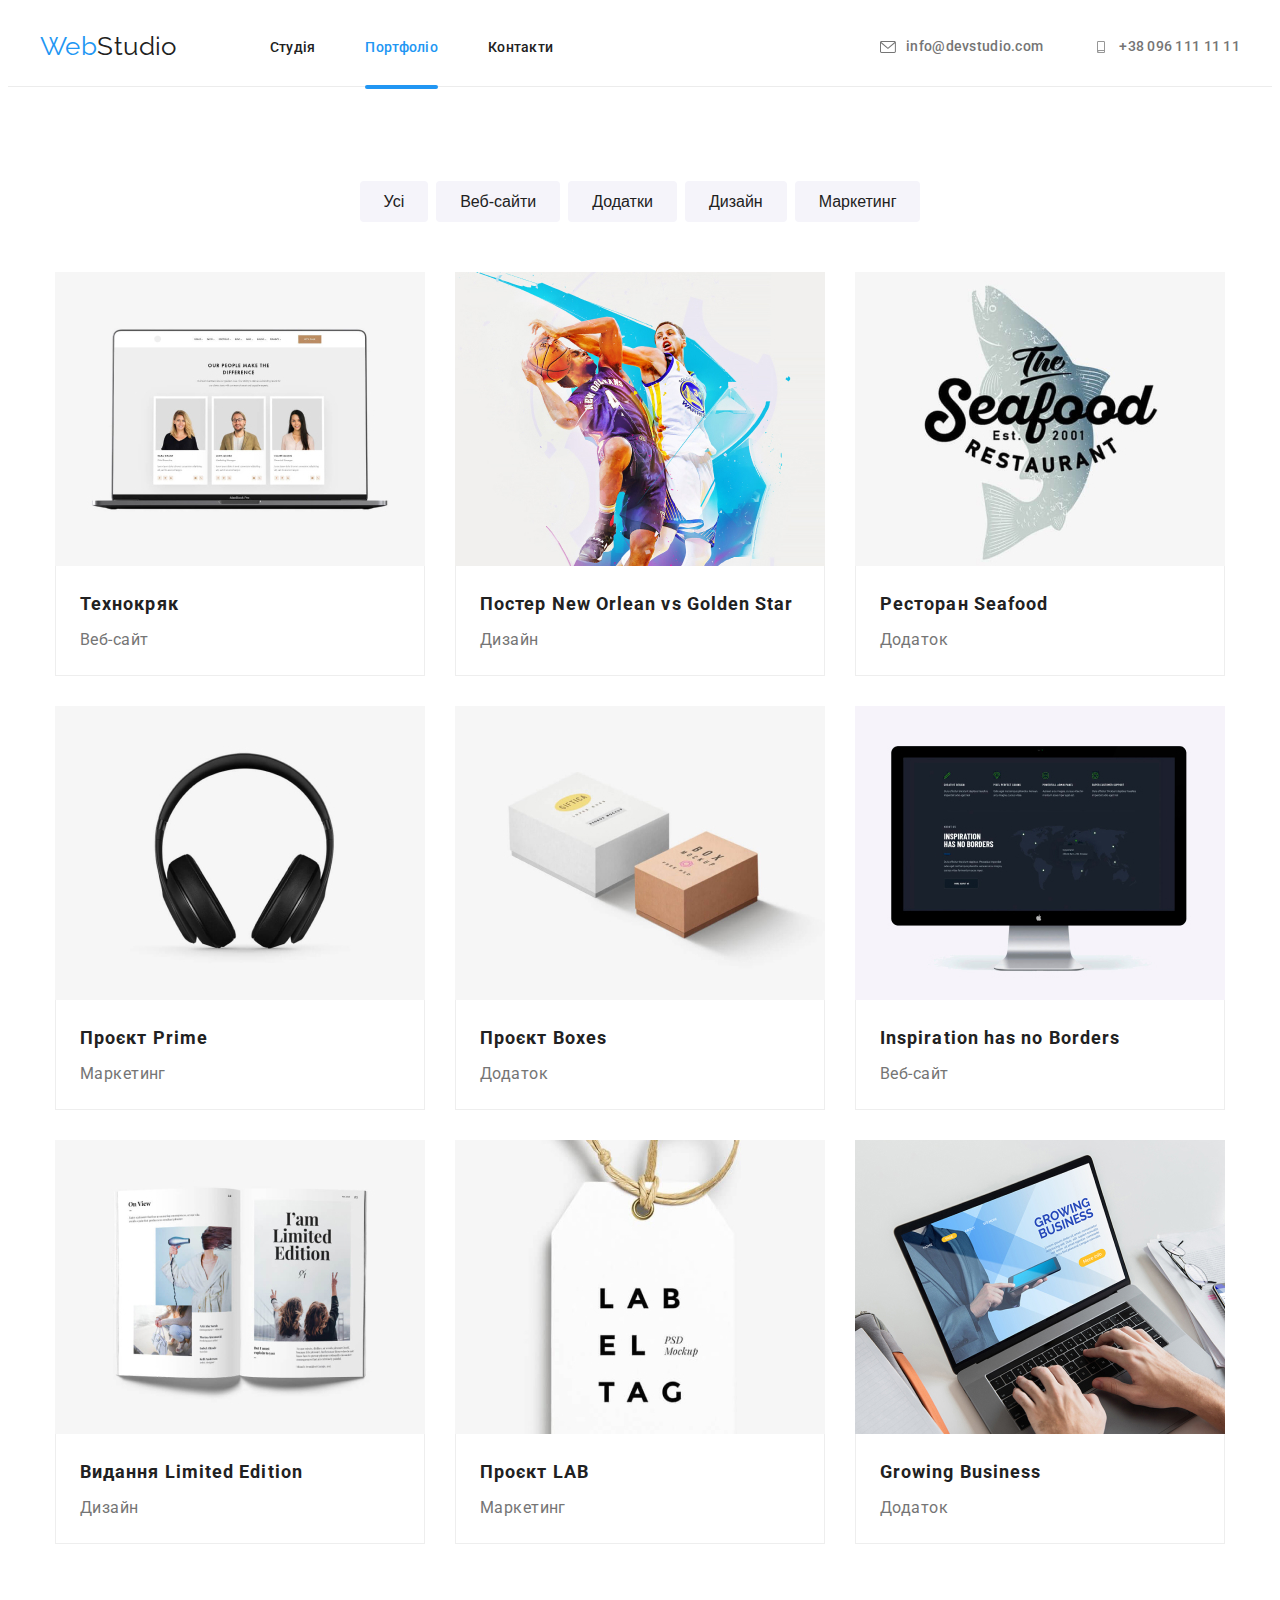
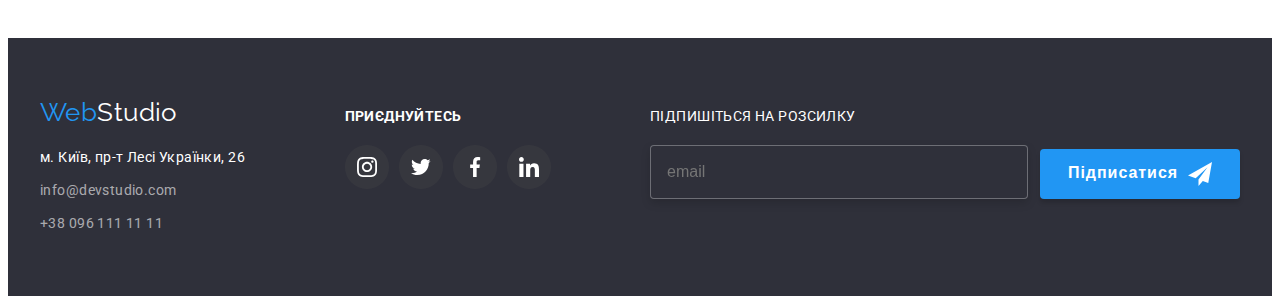
==== commit 23801e2f: "model 6" ====
--- a/portfolio.html
+++ b/portfolio.html
@@ -44,11 +44,11 @@
           <div class="container">
           <h1 class="visually-hidden">Кнопки</h1>
           <ul class="list-btn">
-           <li class="filter-item"><button type="button" class="buttons">Усі</button></li>
-           <li class="filter-item"><button type="button" class="buttons">Веб-сайти</button></li>
-           <li class="filter-item"><button type="button" class="buttons">Додатки</button></li>
-           <li class="filter-item"><button type="button" class="buttons">Дизайн</button></li>
-           <li class="filter-item"><button type="button" class="buttons">Маркетинг</button></li>
+           <li><button type="button" class="buttons">Усі</button></li>
+           <li><button type="button" class="buttons">Веб-сайти</button></li>
+           <li><button type="button" class="buttons">Додатки</button></li>
+           <li><button type="button" class="buttons">Дизайн</button></li>
+           <li><button type="button" class="buttons">Маркетинг</button></li>
         </ul>
 
       <!--images-->
--- a/css/style.css
+++ b/css/style.css
@@ -425,7 +425,7 @@
     .footer >.container {
       display: flex;
       align-items: baseline;
-      gap: 70px;
+      justify-content: space-between;
   }
     .footer-soc-title{
       margin-bottom: 20px;
@@ -702,7 +702,7 @@
     line-height: 1.17;
     color:var(--title-text-color);
 }
-.modal-list {
+.modal-list:not(:last-child) {
   margin-bottom: 10px;
 }
  .modal-input{
@@ -752,6 +752,7 @@
     border-radius: 2px;
     padding: 12px 16px;
     transition: fill 250ms cubic-bezier(0.4, 0, 0.2, 1);
+    resize: none;
   }
   .modal-coment:focus-within{
  border-color: var(--accent-color);
